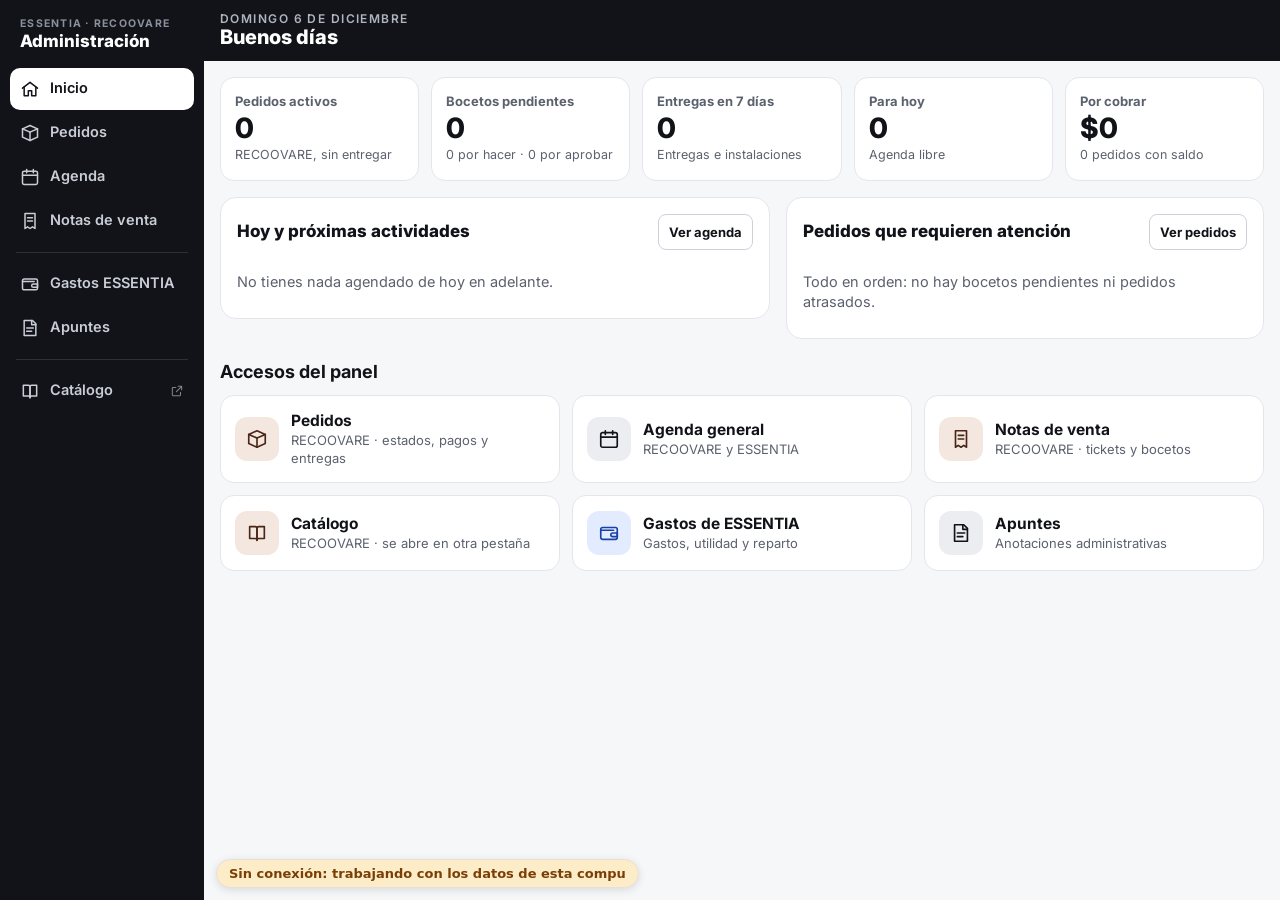
==== admin/index.html @ 72c7e509 "Panel de administración (/admin), menú común y Apuntes Co-Authored-By: Claude Opus 5.5 <noreply@anth" ====
<!doctype html>
<html lang="es">
<head>
<meta charset="utf-8">
<meta name="viewport" content="width=device-width, initial-scale=1">
<meta name="robots" content="noindex, nofollow">
<title>Administración – ESSENTIA y RECOOVARE</title>
<link rel="icon" href="../fotos/logo.png">
<link rel="preconnect" href="https://fonts.googleapis.com">
<link rel="preconnect" href="https://fonts.gstatic.com" crossorigin>
<link rel="stylesheet" href="https://fonts.googleapis.com/css2?family=Inter:wght@400;600;700;800&display=swap">
<link rel="stylesheet" href="../pedidos/panel.css?v=1">
<link rel="stylesheet" href="admin.css?v=1">
</head>
<body>

<header class="barra">
  <div class="barra-in">
    <h1><small id="saludo-fecha">—</small><span id="saludo">Hola</span></h1>
  </div>
</header>

<main class="contenedor">
  <p class="cargando" id="cargando">Cargando tus datos…</p>

  <section class="ad-kpis" id="kpis" aria-label="Resumen" hidden></section>
  <div class="ad-aviso" id="aviso" hidden></div>

  <div class="ad-dos" id="cuerpo" hidden>
    <section class="panel" aria-labelledby="hoy-tit">
      <div class="panel-cab">
        <h2 id="hoy-tit">Hoy y próximas actividades</h2>
        <a class="btn btn-claro btn-mini" href="../pedidos/agenda/">Ver agenda</a>
      </div>
      <ul class="ad-eventos" id="eventos"></ul>
      <div class="ad-pie" id="sin-agendar" hidden></div>
    </section>

    <section class="panel" aria-labelledby="bocetos-tit">
      <div class="panel-cab">
        <h2 id="bocetos-tit">Pedidos que requieren atención</h2>
        <a class="btn btn-claro btn-mini" href="../pedidos/">Ver pedidos</a>
      </div>
      <ul class="ad-lista" id="atencion"></ul>
    </section>
  </div>

  <section aria-labelledby="accesos-tit">
    <h2 class="ad-sec" id="accesos-tit">Accesos del panel</h2>
    <div class="ad-accesos">
      <a class="ad-acceso" href="../pedidos/">
        <span class="ad-ico r"><svg viewBox="0 0 24 24" aria-hidden="true"><path d="M3 7l9-4 9 4-9 4z"/><path d="M3 7v10l9 4 9-4V7"/><path d="M12 11v10"/></svg></span>
        <span><b>Pedidos</b><small>RECOOVARE · estados, pagos y entregas</small></span>
      </a>
      <a class="ad-acceso" href="../pedidos/agenda/">
        <span class="ad-ico x"><svg viewBox="0 0 24 24" aria-hidden="true"><rect x="3" y="5" width="18" height="16" rx="2"/><path d="M3 10h18M8 3v4M16 3v4"/></svg></span>
        <span><b>Agenda general</b><small>RECOOVARE y ESSENTIA</small></span>
      </a>
      <a class="ad-acceso" href="../notas/">
        <span class="ad-ico r"><svg viewBox="0 0 24 24" aria-hidden="true"><path d="M6 3h12v18l-3-2-3 2-3-2-3 2z"/><path d="M9 8h6M9 12h6"/></svg></span>
        <span><b>Notas de venta</b><small>RECOOVARE · tickets y bocetos</small></span>
      </a>
      <a class="ad-acceso" href="/?v=recoovare" target="_blank" rel="noopener">
        <span class="ad-ico r"><svg viewBox="0 0 24 24" aria-hidden="true"><path d="M4 5h6a2 2 0 0 1 2 2v13a2 2 0 0 0-2-2H4z"/><path d="M20 5h-6a2 2 0 0 0-2 2v13a2 2 0 0 1 2-2h6z"/></svg></span>
        <span><b>Catálogo</b><small>RECOOVARE · se abre en otra pestaña</small></span>
      </a>
      <a class="ad-acceso" href="../pedidos/gastos/">
        <span class="ad-ico e"><svg viewBox="0 0 24 24" aria-hidden="true"><rect x="3" y="6" width="18" height="13" rx="2"/><path d="M16 12h5v4h-5a2 2 0 0 1 0-4z"/><path d="M3 9h14"/></svg></span>
        <span><b>Gastos de ESSENTIA</b><small>Gastos, utilidad y reparto</small></span>
      </a>
      <a class="ad-acceso" href="apuntes/">
        <span class="ad-ico x"><svg viewBox="0 0 24 24" aria-hidden="true"><path d="M5 3h10l4 4v14H5z"/><path d="M14 3v5h5M8 12h8M8 16h6"/></svg></span>
        <span><b>Apuntes</b><small id="apuntes-sub">Anotaciones administrativas</small></span>
      </a>
    </div>
  </section>
</main>

<script src="menu.js?v=1"></script>
<script src="../pedidos/nube.js?v=4"></script>
<script>RecoovareNube.iniciar(['admin.js?v=1']);</script>
</body>
</html>
---- pedidos/panel.css ----
/* Estilos compartidos de Agenda y Gastos (privados) */
:root {
  --tinta: #111318; --texto: #23262D; --suave: #5B616E; --borde: #E4E6EB; --borde-fuerte: #CDD1D9; --fondo: #F6F7F9; --blanco: #fff;
  --essentia: #2563EB; --essentia-c: #E3ECFE; --essentia-t: #1741A6;
  --recoovare: #6B3A22; --recoovare-c: #F3E7DF; --recoovare-t: #4A2618;
  --ocupado: #6B7280; --ocupado-c: #ECEDF0;
  --ok: #157A40; --ok-c: #DDF2E4; --alerta: #B42318; --alerta-c: #FDE7E4; --aviso: #8A4B06; --aviso-c: #FDF0D5;
  --acento: var(--tinta);
}
* { box-sizing: border-box; }
[hidden] { display: none !important; }
body { margin: 0; font-family: 'Inter', system-ui, -apple-system, sans-serif; color: var(--texto); background: var(--fondo); font-size: 16px; line-height: 1.4; -webkit-text-size-adjust: 100%; }
h1, h2, h3 { margin: 0; color: var(--tinta); }
:focus-visible { outline: 3px solid var(--essentia); outline-offset: 2px; }
.sr { position: absolute; width: 1px; height: 1px; overflow: hidden; clip: rect(0 0 0 0); white-space: nowrap; }

/* barra superior */
.barra { background: var(--tinta); color: #fff; }
.barra-in { max-width: 1200px; margin: 0 auto; padding: 12px 16px; display: flex; flex-wrap: wrap; align-items: center; gap: 10px 16px; }
.barra h1 { color: #fff; font-size: 20px; font-weight: 800; flex: 1 1 auto; display: flex; flex-direction: column; line-height: 1.15; }
.barra h1 small { font-size: 12px; font-weight: 600; letter-spacing: .12em; text-transform: uppercase; color: #AEB4C0; }
.barra-links { display: flex; flex-wrap: wrap; gap: 8px; }
.barra-links a { color: #fff; text-decoration: none; font-size: 14px; font-weight: 700; padding: 9px 12px; border-radius: 10px; border: 1px solid rgba(255,255,255,.25); min-height: 40px; display: inline-flex; align-items: center; }
.barra-links a:hover { background: rgba(255,255,255,.1); }
.barra-links a[aria-current] { background: #fff; color: var(--tinta); }

.contenedor { max-width: 1200px; margin: 0 auto; padding: 16px; display: flex; flex-direction: column; gap: 16px; }

/* botones */
.btn { font: inherit; font-size: 15px; font-weight: 700; min-height: 44px; padding: 9px 16px; border-radius: 10px; cursor: pointer; border: 1.5px solid transparent; text-decoration: none; display: inline-flex; align-items: center; justify-content: center; gap: 6px; text-align: center; background: none; color: inherit; }
.btn-principal { background: var(--acento); color: #fff; }
.btn-principal:hover { filter: brightness(1.12); }
.btn-claro { background: #fff; color: var(--tinta); border-color: var(--borde-fuerte); }
.btn-claro:hover { border-color: var(--tinta); }
.btn-verde { background: #1FA855; color: #fff; }
.btn-rojo { background: #fff; color: var(--alerta); border-color: #F1B8B1; }
.btn-mini { min-height: 36px; font-size: 13px; padding: 6px 10px; border-radius: 8px; }
.btn[disabled] { opacity: .5; cursor: default; }

/* paneles */
.panel { background: #fff; border: 1px solid var(--borde); border-radius: 16px; padding: 16px; display: flex; flex-direction: column; gap: 12px; min-width: 0; }
.panel-cab { display: flex; flex-wrap: wrap; align-items: center; justify-content: space-between; gap: 8px; }
.panel h2 { font-size: 17px; font-weight: 800; }
.ayuda { margin: 0; font-size: 13px; color: var(--suave); }
.vacio { margin: 0; color: var(--suave); font-size: 14px; padding: 12px 0; }

/* formularios */
.campo { display: flex; flex-direction: column; gap: 5px; min-width: 0; }
.campo > label, .label { font-size: 13px; font-weight: 700; color: var(--texto); }
input, select, textarea { font: inherit; font-size: 16px; padding: 9px 12px; min-height: 44px; border: 1.5px solid var(--borde-fuerte); border-radius: 10px; background: #fff; color: var(--texto); width: 100%; }
textarea { min-height: 60px; resize: vertical; }
input:focus, select:focus, textarea:focus { border-color: var(--acento); outline: none; box-shadow: 0 0 0 3px rgba(17,19,24,.12); }
.fila { display: grid; grid-template-columns: repeat(auto-fit, minmax(140px, 1fr)); gap: 10px; }
.opciones { display: flex; flex-wrap: wrap; gap: 8px; }
.opciones label { position: relative; }
.opciones input { position: absolute; opacity: 0; width: 1px; height: 1px; min-height: 0; }
.opciones span { display: inline-flex; align-items: center; min-height: 40px; padding: 8px 12px; border-radius: 999px; border: 1.5px solid var(--borde-fuerte); font-size: 14px; font-weight: 600; cursor: pointer; background: #fff; }
.opciones input:checked + span { background: var(--acento); border-color: var(--acento); color: #fff; }
.opciones input:focus-visible + span { outline: 3px solid var(--essentia); outline-offset: 2px; }

/* etiquetas */
.tag { display: inline-flex; align-items: center; gap: 4px; padding: 2px 9px; border-radius: 999px; font-size: 12px; font-weight: 700; white-space: nowrap; }
.tag-e { background: var(--essentia-c); color: var(--essentia-t); }
.tag-r { background: var(--recoovare-c); color: var(--recoovare-t); }
.tag-o { background: var(--ocupado-c); color: #374151; }
.tag-ok { background: var(--ok-c); color: var(--ok); }
.tag-alerta { background: var(--alerta-c); color: var(--alerta); }
.tag-aviso { background: var(--aviso-c); color: var(--aviso); }

/* ventana modal */
.modal { position: fixed; inset: 0; background: rgba(17,19,24,.55); z-index: 40; display: flex; align-items: flex-start; justify-content: center; padding: 24px 12px; overflow-y: auto; }
.modal-caja { background: #fff; border-radius: 18px; width: 100%; max-width: 560px; padding: 18px; display: flex; flex-direction: column; gap: 14px; box-shadow: 0 20px 50px rgba(0,0,0,.25); }
.modal-cab { display: flex; align-items: center; justify-content: space-between; gap: 10px; }
.modal-cab h2 { font-size: 19px; }
.modal-acciones { display: flex; flex-wrap: wrap; gap: 8px; justify-content: space-between; border-top: 1px solid var(--borde); padding-top: 14px; }
.modal-acciones .der { display: flex; gap: 8px; margin-left: auto; }
@media (max-width: 560px) {
  .modal { padding: 0; display: block; background: #fff; }
  .modal-caja { border-radius: 0; min-height: 100%; max-width: none; box-shadow: none; padding-bottom: 72px; }
}

.aviso { border-radius: 12px; padding: 10px 12px; font-size: 14px; display: flex; flex-direction: column; gap: 4px; }
.aviso b { font-weight: 800; }
.aviso-alerta { background: var(--alerta-c); color: #7A1810; }
.aviso-aviso { background: var(--aviso-c); color: #6A3A05; }
.aviso-ok { background: var(--ok-c); color: var(--ok); }

.toast { position: fixed; right: 12px; bottom: 12px; z-index: 60; background: var(--tinta); color: #fff; padding: 10px 14px; border-radius: 12px; font-size: 14px; font-weight: 600; box-shadow: 0 6px 20px rgba(0,0,0,.25); max-width: calc(100vw - 24px); }
---- admin/admin.css ----
/* Panel de inicio y Apuntes (privado). Base: ../pedidos/panel.css */
.cargando { color: var(--suave); margin: 8px 0; }
.ad-kpis { display: grid; grid-template-columns: repeat(5, minmax(0, 1fr)); gap: 12px; }
.ad-kpi { background: #fff; border: 1px solid var(--borde); border-radius: 14px; padding: 14px; text-decoration: none; color: inherit; display: flex; flex-direction: column; gap: 2px; min-height: 104px; }
.ad-kpi:hover { border-color: var(--borde-fuerte); }
.ad-kpi span { font-size: 13px; font-weight: 700; color: var(--suave); }
.ad-kpi strong { font-size: 28px; font-weight: 800; color: var(--tinta); line-height: 1.15; }
.ad-kpi small { font-size: 12.5px; color: var(--suave); }
.ad-kpi.ambar strong { color: var(--aviso); }
.ad-kpi.rojo strong { color: var(--alerta); }
.ad-kpi.azul strong { color: var(--essentia-t); }
.ad-aviso { background: var(--alerta-c); color: var(--alerta); border-radius: 12px; padding: 10px 14px; font-size: 15px; }
.ad-aviso a { color: inherit; font-weight: 800; }

.ad-dos { display: grid; grid-template-columns: minmax(0, 1.15fr) minmax(0, 1fr); gap: 16px; align-items: start; }
.ad-eventos, .ad-lista { list-style: none; margin: 0; padding: 0; }
.ad-dia { font-size: 12px; font-weight: 800; letter-spacing: .08em; text-transform: uppercase; color: var(--suave); padding: 12px 0 4px; }
.ad-dia:first-child { padding-top: 0; }
.ad-ev a, .ad-lista a { display: flex; align-items: center; gap: 10px; padding: 9px 4px; border-bottom: 1px solid var(--borde); color: inherit; text-decoration: none; min-height: 46px; }
.ad-ev a:hover, .ad-lista a:hover { background: var(--fondo); }
.ad-ev.pasado a, .ad-ev.hecho a { opacity: .55; }
.ad-hora { font-weight: 800; min-width: 44px; font-variant-numeric: tabular-nums; }
.ad-tag { font-size: 11px; font-weight: 800; letter-spacing: .04em; padding: 3px 8px; border-radius: 999px; flex: none; }
.ad-tag.t-r { background: var(--recoovare-c); color: var(--recoovare-t); }
.ad-tag.t-e { background: var(--essentia-c); color: var(--essentia-t); }
.ad-tag.t-o { background: var(--ocupado-c); color: var(--ocupado); }
.ad-txt { flex: 1; min-width: 0; font-size: 14.5px; }
.ad-txt b { font-weight: 700; }
.ad-txt small { display: block; color: var(--suave); font-size: 12.5px; }
.ad-ok { font-size: 12px; font-weight: 800; color: var(--ok); }
.ad-vacio { color: var(--suave); padding: 10px 0; font-size: 14.5px; }
.ad-pie { display: flex; align-items: center; justify-content: space-between; gap: 10px; flex-wrap: wrap; margin-top: 12px; padding: 10px 12px; background: var(--aviso-c); color: var(--aviso); border-radius: 10px; font-size: 14px; font-weight: 700; }
.ad-mot { font-size: 11.5px; font-weight: 800; padding: 3px 8px; border-radius: 999px; flex: none; min-width: 112px; text-align: center; }
.ad-mot.ambar { background: var(--aviso-c); color: var(--aviso); }
.ad-mot.azul { background: var(--essentia-c); color: var(--essentia-t); }
.ad-mot.rojo { background: var(--alerta-c); color: var(--alerta); }
.ad-mot.verde { background: var(--ok-c); color: var(--ok); }

.ad-sec { font-size: 18px; margin: 4px 0 10px; }
.ad-accesos { display: grid; grid-template-columns: repeat(3, minmax(0, 1fr)); gap: 12px; }
.ad-acceso { display: flex; align-items: center; gap: 12px; background: #fff; border: 1px solid var(--borde); border-radius: 14px; padding: 14px; text-decoration: none; color: inherit; min-height: 76px; }
.ad-acceso:hover { border-color: var(--tinta); }
.ad-acceso b { display: block; font-size: 15.5px; color: var(--tinta); }
.ad-acceso small { display: block; font-size: 13px; color: var(--suave); }
.ad-ico { width: 44px; height: 44px; border-radius: 12px; display: flex; align-items: center; justify-content: center; flex: none; }
.ad-ico svg { width: 22px; height: 22px; fill: none; stroke: currentColor; stroke-width: 1.8; stroke-linecap: round; stroke-linejoin: round; }
.ad-ico.r { background: var(--recoovare-c); color: var(--recoovare-t); }
.ad-ico.e { background: var(--essentia-c); color: var(--essentia-t); }
.ad-ico.x { background: #ECEDF0; color: var(--tinta); }

@media (max-width: 1250px) { .ad-kpis { grid-template-columns: repeat(3, minmax(0, 1fr)); } }
@media (max-width: 900px) {
  .ad-dos { grid-template-columns: 1fr; }
  .ad-accesos { grid-template-columns: repeat(2, minmax(0, 1fr)); }
}
@media (max-width: 640px) {
  .ad-kpis { grid-template-columns: repeat(2, minmax(0, 1fr)); gap: 8px; }
  .ad-kpi { min-height: 92px; padding: 12px; }
  .ad-kpi strong { font-size: 24px; }
  .ad-kpi:last-child { grid-column: 1 / -1; }
  .ad-acceso { flex-direction: column; align-items: flex-start; gap: 8px; padding: 12px; }
  .ad-acceso small { font-size: 12px; }
  .ad-mot { min-width: 0; }
}

/* ---------- Apuntes ---------- */
.ap-herr { display: flex; gap: 10px; flex-wrap: wrap; align-items: center; }
.ap-herr input[type="search"] { flex: 1 1 240px; font: inherit; font-size: 16px; min-height: 44px; border: 1.5px solid var(--borde-fuerte); border-radius: 10px; padding: 8px 12px; background: #fff; }
.ap-filtros { display: flex; gap: 6px; }
.ap-filtros button { font: inherit; font-size: 14px; font-weight: 700; min-height: 40px; padding: 6px 12px; border-radius: 999px; border: 1.5px solid var(--borde-fuerte); background: #fff; cursor: pointer; }
.ap-filtros button[aria-pressed="true"] { background: var(--tinta); color: #fff; border-color: var(--tinta); }
.ap-lista { display: grid; grid-template-columns: repeat(2, minmax(0, 1fr)); gap: 12px; }
.ap-nota { background: #fff; border: 1px solid var(--borde); border-radius: 14px; padding: 14px; display: flex; flex-direction: column; gap: 8px; cursor: pointer; text-align: left; font: inherit; color: inherit; width: 100%; }
.ap-nota:hover { border-color: var(--borde-fuerte); }
.ap-nota.imp { border-color: #E9B949; box-shadow: inset 4px 0 0 #E9B949; }
.ap-nota h3 { font-size: 16px; display: flex; gap: 8px; align-items: flex-start; }
.ap-nota h3 .estrella { color: #C78A00; flex: none; }
.ap-nota p { margin: 0; color: var(--texto); font-size: 14.5px; white-space: pre-wrap; overflow-wrap: anywhere; display: -webkit-box; -webkit-line-clamp: 5; -webkit-box-orient: vertical; overflow: hidden; }
.ap-nota small { color: var(--suave); font-size: 12.5px; }
.ap-vacio { color: var(--suave); background: #fff; border: 1px dashed var(--borde-fuerte); border-radius: 14px; padding: 24px; text-align: center; }
.ap-modal textarea { min-height: 220px; }
.ap-check { display: flex; align-items: center; gap: 10px; font-weight: 700; cursor: pointer; min-height: 44px; }
.ap-check input { width: 20px; height: 20px; accent-color: #C78A00; }
@media (max-width: 760px) { .ap-lista { grid-template-columns: 1fr; } }
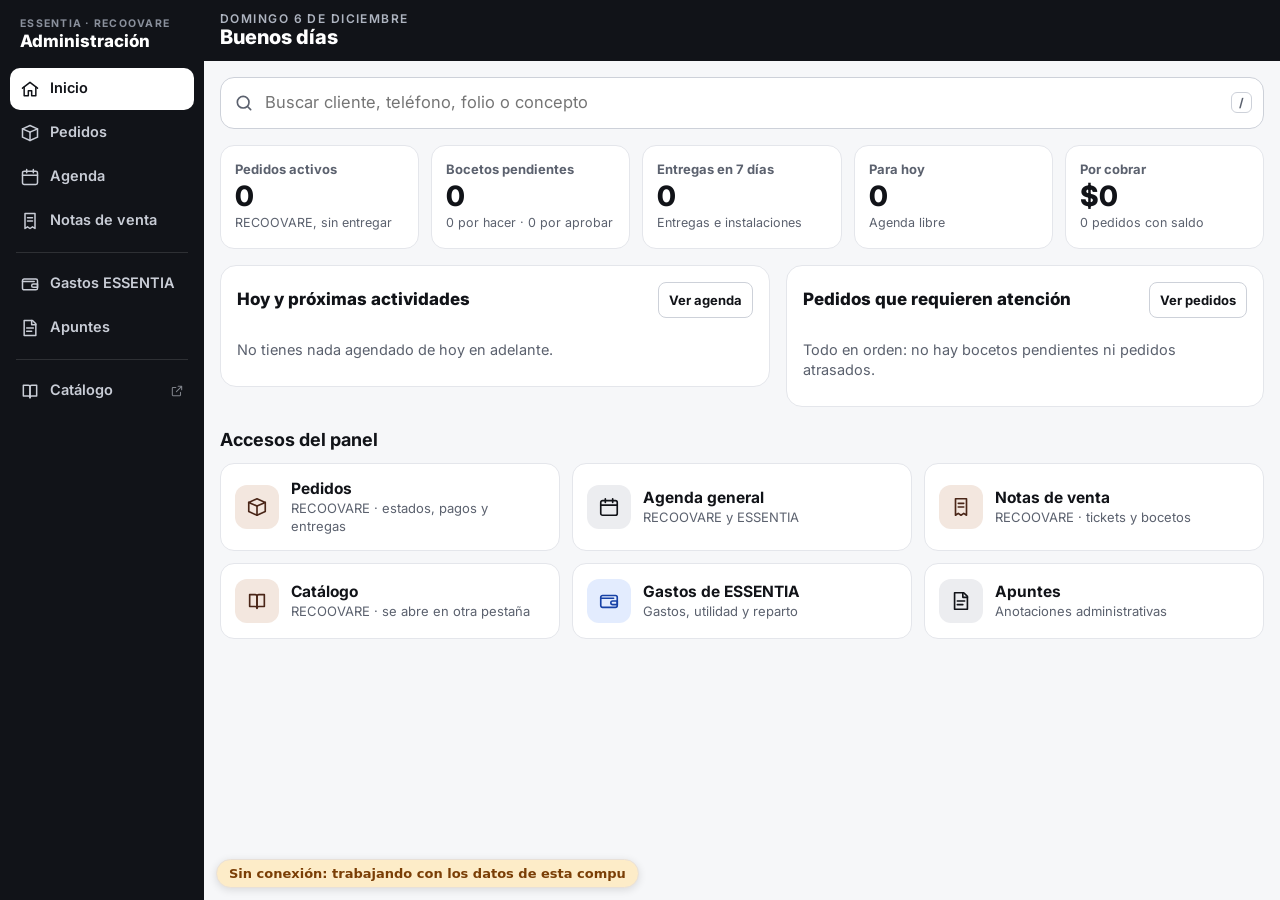
==== commit 7dcd8cff: "Panel: buscador general (pedidos, notas, agenda, apuntes y gastos) Co-Authored-By: Claude Opus 5.5 <" ====
--- a/admin/index.html
+++ b/admin/index.html
@@ -10,7 +10,7 @@
 <link rel="preconnect" href="https://fonts.gstatic.com" crossorigin>
 <link rel="stylesheet" href="https://fonts.googleapis.com/css2?family=Inter:wght@400;600;700;800&display=swap">
 <link rel="stylesheet" href="../pedidos/panel.css?v=1">
-<link rel="stylesheet" href="admin.css?v=1">
+<link rel="stylesheet" href="admin.css?v=3">
 </head>
 <body>
 
@@ -21,6 +21,14 @@
 </header>
 
 <main class="contenedor">
+  <div class="ad-buscar" role="search">
+    <label class="sr" for="buscar">Buscar en todo el panel</label>
+    <svg viewBox="0 0 24 24" aria-hidden="true"><circle cx="11" cy="11" r="7"/><path d="M20 20l-3.5-3.5"/></svg>
+    <input type="search" id="buscar" placeholder="Buscar cliente, teléfono, folio o concepto" autocomplete="off" enterkeyhint="search">
+    <kbd class="ad-atajo" aria-hidden="true">/</kbd>
+  </div>
+  <section class="ad-res" id="resultados" aria-live="polite" hidden></section>
+
   <p class="cargando" id="cargando">Cargando tus datos…</p>
 
   <section class="ad-kpis" id="kpis" aria-label="Resumen" hidden></section>
@@ -76,8 +84,8 @@
   </section>
 </main>
 
-<script src="menu.js?v=1"></script>
+<script src="menu.js?v=2"></script>
 <script src="../pedidos/nube.js?v=4"></script>
-<script>RecoovareNube.iniciar(['admin.js?v=1']);</script>
+<script>RecoovareNube.iniciar(['admin.js?v=3']);</script>
 </body>
 </html>
--- a/admin/admin.css
+++ b/admin/admin.css
@@ -28,6 +28,8 @@
 .ad-txt b { font-weight: 700; }
 .ad-txt small { display: block; color: var(--suave); font-size: 12.5px; }
 .ad-ok { font-size: 12px; font-weight: 800; color: var(--ok); }
+.ad-atr { font-size: 11.5px; font-weight: 800; color: var(--alerta); background: var(--alerta-c); padding: 2px 8px; border-radius: 999px; flex: none; }
+.ad-hora small { font-size: 11.5px; color: var(--suave); font-weight: 700; }
 .ad-vacio { color: var(--suave); padding: 10px 0; font-size: 14.5px; }
 .ad-pie { display: flex; align-items: center; justify-content: space-between; gap: 10px; flex-wrap: wrap; margin-top: 12px; padding: 10px 12px; background: var(--aviso-c); color: var(--aviso); border-radius: 10px; font-size: 14px; font-weight: 700; }
 .ad-mot { font-size: 11.5px; font-weight: 800; padding: 3px 8px; border-radius: 999px; flex: none; min-width: 112px; text-align: center; }
@@ -63,6 +65,24 @@
   .ad-mot { min-width: 0; }
 }
 
+/* ---------- buscador general ---------- */
+.ad-buscar { position: relative; display: flex; align-items: center; }
+.ad-buscar svg { position: absolute; left: 14px; width: 20px; height: 20px; fill: none; stroke: var(--suave); stroke-width: 2; stroke-linecap: round; pointer-events: none; }
+.ad-buscar input { padding-left: 44px; padding-right: 44px; min-height: 52px; font-size: 16.5px; border-radius: 14px; background: #fff; }
+.ad-atajo { position: absolute; right: 12px; font: 700 12px Inter, system-ui, sans-serif; color: var(--suave); border: 1px solid var(--borde-fuerte); border-radius: 6px; padding: 2px 7px; pointer-events: none; }
+.ad-buscar input:focus + .ad-atajo, .ad-buscar input:not(:placeholder-shown) + .ad-atajo { display: none; }
+.ad-res { background: #fff; border: 1px solid var(--borde); border-radius: 16px; padding: 14px 16px; display: flex; flex-direction: column; gap: 10px; }
+.ad-res-cab { margin: 0; font-size: 13px; font-weight: 700; color: var(--suave); }
+.ad-res-grid { display: grid; grid-template-columns: repeat(auto-fit, minmax(300px, 1fr)); gap: 14px 20px; align-items: start; }
+.ad-res-g h3 { font-size: 13px; letter-spacing: .06em; text-transform: uppercase; color: var(--suave); margin: 0 0 4px; display: flex; gap: 6px; align-items: center; }
+.ad-res-g h3 span { background: #ECEDF0; color: var(--tinta); border-radius: 999px; padding: 0 7px; font-size: 11.5px; letter-spacing: 0; }
+.ad-res-g ul { list-style: none; margin: 0 0 6px; padding: 0; }
+.ad-res-g a { display: block; padding: 8px 6px; border-bottom: 1px solid var(--borde); color: inherit; text-decoration: none; font-size: 14.5px; border-radius: 6px; }
+.ad-res-g a:hover, .ad-res-g a:focus-visible { background: var(--fondo); }
+.ad-res-g small { display: block; color: var(--suave); font-size: 12.5px; overflow: hidden; text-overflow: ellipsis; white-space: nowrap; }
+.ad-res-tag { font-size: 11px; font-weight: 800; color: var(--suave); background: #ECEDF0; padding: 1px 7px; border-radius: 999px; }
+@media (max-width: 640px) { .ad-atajo { display: none; } .ad-res { padding: 12px; } .ad-res-grid { grid-template-columns: 1fr; } }
+
 /* ---------- Apuntes ---------- */
 .ap-herr { display: flex; gap: 10px; flex-wrap: wrap; align-items: center; }
 .ap-herr input[type="search"] { flex: 1 1 240px; font: inherit; font-size: 16px; min-height: 44px; border: 1.5px solid var(--borde-fuerte); border-radius: 10px; padding: 8px 12px; background: #fff; }
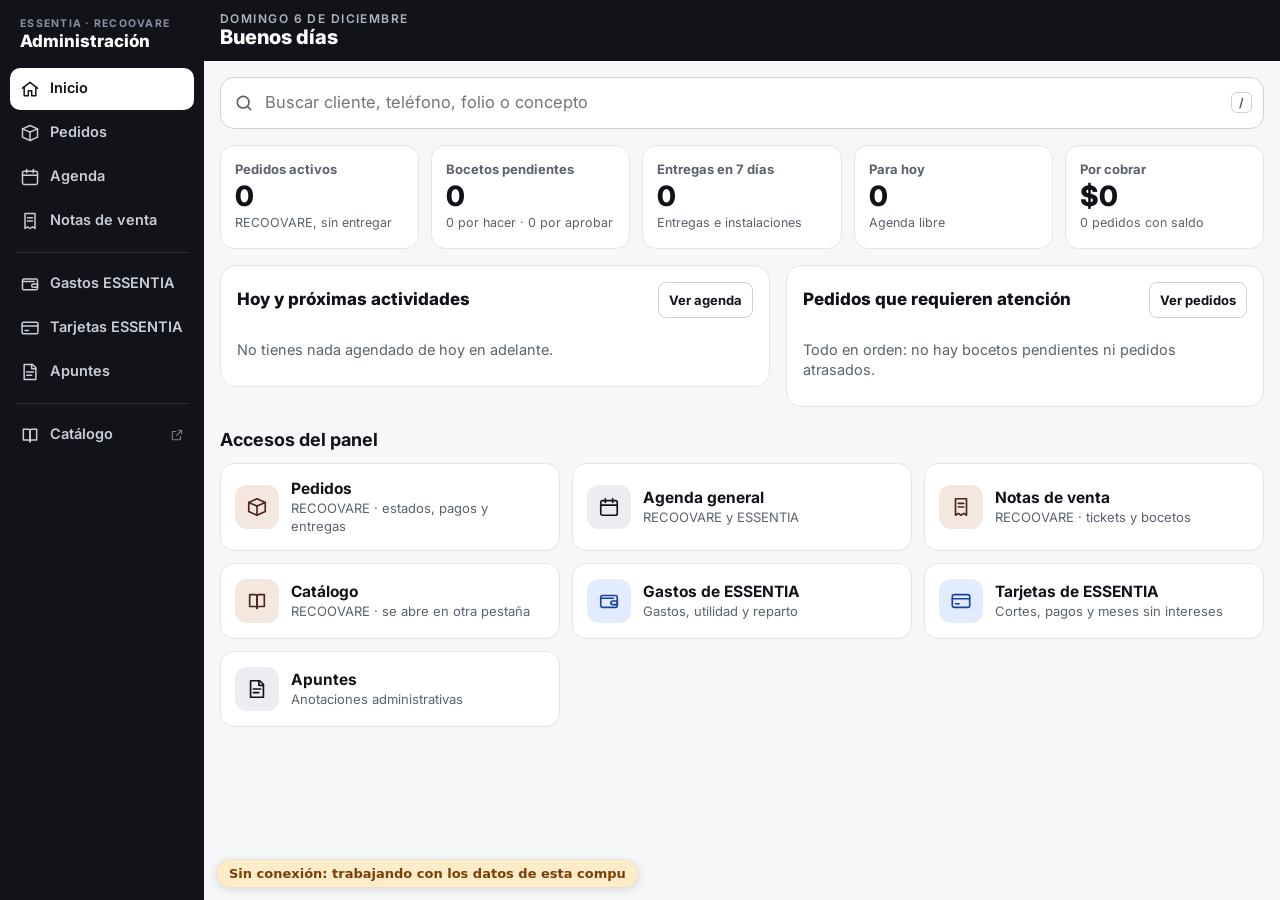
==== commit 5938955d: "Tarjetas de ESSENTIA: cortes, pagos, MSI, estado de cuenta, agenda y aviso en el panel Co-Authored-B" ====
--- a/admin/index.html
+++ b/admin/index.html
@@ -10,7 +10,14 @@
 <link rel="preconnect" href="https://fonts.gstatic.com" crossorigin>
 <link rel="stylesheet" href="https://fonts.googleapis.com/css2?family=Inter:wght@400;600;700;800&display=swap">
 <link rel="stylesheet" href="../pedidos/panel.css?v=1">
-<link rel="stylesheet" href="admin.css?v=3">
+<link rel="stylesheet" href="admin.css?v=5">
+<link rel="manifest" href="/app.webmanifest">
+<meta name="theme-color" content="#111318">
+<link rel="apple-touch-icon" href="/fotos/app-apple-180.png">
+<meta name="apple-mobile-web-app-capable" content="yes">
+<meta name="mobile-web-app-capable" content="yes">
+<meta name="apple-mobile-web-app-title" content="Recoovare">
+<meta name="apple-mobile-web-app-status-bar-style" content="black">
 </head>
 <body>
 
@@ -33,6 +40,7 @@
 
   <section class="ad-kpis" id="kpis" aria-label="Resumen" hidden></section>
   <div class="ad-aviso" id="aviso" hidden></div>
+  <div class="ad-aviso ad-aviso-tj" id="aviso-tj" hidden></div>
 
   <div class="ad-dos" id="cuerpo" hidden>
     <section class="panel" aria-labelledby="hoy-tit">
@@ -52,6 +60,29 @@
       <ul class="ad-lista" id="atencion"></ul>
     </section>
   </div>
+
+  <section class="panel ad-ventas" id="ventas" aria-labelledby="ventas-tit" hidden>
+    <div class="panel-cab">
+      <h2 id="ventas-tit">Ventas de RECOOVARE</h2>
+      <div class="ad-mes">
+        <button type="button" class="btn btn-claro btn-mini" id="v-ant" aria-label="Mes anterior">‹</button>
+        <span id="v-mes">—</span>
+        <button type="button" class="btn btn-claro btn-mini" id="v-sig" aria-label="Mes siguiente">›</button>
+      </div>
+    </div>
+    <div class="ad-vk" id="v-kpis"></div>
+    <div class="ad-v-dos">
+      <div>
+        <h3 class="ad-sub">Últimos 6 meses</h3>
+        <div class="ad-meses" id="v-meses"></div>
+      </div>
+      <div>
+        <h3 class="ad-sub">Por quién llegó la venta</h3>
+        <ul class="ad-vend" id="v-vend"></ul>
+      </div>
+    </div>
+    <p class="ayuda">Mismas cuentas que «Reparto y comisiones» en Pedidos. Las ventas cuentan por la fecha del pedido y lo cobrado por la fecha de cada pago. No incluye pedidos cancelados. <a href="../pedidos/?vista=reparto">Ver reparto completo</a></p>
+  </section>
 
   <section aria-labelledby="accesos-tit">
     <h2 class="ad-sec" id="accesos-tit">Accesos del panel</h2>
@@ -76,6 +107,10 @@
         <span class="ad-ico e"><svg viewBox="0 0 24 24" aria-hidden="true"><rect x="3" y="6" width="18" height="13" rx="2"/><path d="M16 12h5v4h-5a2 2 0 0 1 0-4z"/><path d="M3 9h14"/></svg></span>
         <span><b>Gastos de ESSENTIA</b><small>Gastos, utilidad y reparto</small></span>
       </a>
+      <a class="ad-acceso" href="../pedidos/tarjetas/">
+        <span class="ad-ico e"><svg viewBox="0 0 24 24" aria-hidden="true"><rect x="2.5" y="5" width="19" height="14" rx="2"/><path d="M2.5 9.5h19M6 15h4"/></svg></span>
+        <span><b>Tarjetas de ESSENTIA</b><small>Cortes, pagos y meses sin intereses</small></span>
+      </a>
       <a class="ad-acceso" href="apuntes/">
         <span class="ad-ico x"><svg viewBox="0 0 24 24" aria-hidden="true"><path d="M5 3h10l4 4v14H5z"/><path d="M14 3v5h5M8 12h8M8 16h6"/></svg></span>
         <span><b>Apuntes</b><small id="apuntes-sub">Anotaciones administrativas</small></span>
@@ -84,8 +119,9 @@
   </section>
 </main>
 
-<script src="menu.js?v=2"></script>
-<script src="../pedidos/nube.js?v=4"></script>
-<script>RecoovareNube.iniciar(['admin.js?v=3']);</script>
+<script src="../datos.js?v=202611141105"></script>
+<script src="menu.js?v=4"></script>
+<script src="../pedidos/nube.js?v=5"></script>
+<script>RecoovareNube.iniciar(['admin.js?v=5']);</script>
 </body>
 </html>
--- a/admin/admin.css
+++ b/admin/admin.css
@@ -11,6 +11,8 @@
 .ad-kpi.azul strong { color: var(--essentia-t); }
 .ad-aviso { background: var(--alerta-c); color: var(--alerta); border-radius: 12px; padding: 10px 14px; font-size: 15px; }
 .ad-aviso a { color: inherit; font-weight: 800; }
+.ad-aviso-tj { background: var(--aviso-c); color: var(--aviso); }
+.ad-aviso-tj.urgente { background: var(--alerta-c); color: var(--alerta); }
 
 .ad-dos { display: grid; grid-template-columns: minmax(0, 1.15fr) minmax(0, 1fr); gap: 16px; align-items: start; }
 .ad-eventos, .ad-lista { list-style: none; margin: 0; padding: 0; }
@@ -65,6 +67,40 @@
   .ad-mot { min-width: 0; }
 }
 
+/* ---------- ventas de RECOOVARE ---------- */
+.ad-mes { display: flex; align-items: center; gap: 8px; font-weight: 800; text-transform: capitalize; }
+.ad-mes span { min-width: 9.5ch; text-align: center; }
+.ad-vk { display: grid; grid-template-columns: repeat(6, minmax(0, 1fr)); gap: 10px; }
+.ad-v { background: var(--fondo); border-radius: 12px; padding: 12px; display: flex; flex-direction: column; gap: 2px; min-width: 0; }
+.ad-v span { font-size: 12.5px; font-weight: 700; color: var(--suave); }
+.ad-v span em { font-style: normal; font-size: 10.5px; font-weight: 800; letter-spacing: .04em; text-transform: uppercase; background: #fff; border-radius: 999px; padding: 1px 6px; margin-left: 2px; }
+.ad-v strong { font-size: 21px; font-weight: 800; color: var(--tinta); font-variant-numeric: tabular-nums; }
+.ad-v small { font-size: 12px; color: var(--suave); }
+.ad-v.sube small { color: var(--ok); font-weight: 700; }
+.ad-v.baja small { color: var(--alerta); font-weight: 700; }
+.ad-v.rojo strong { color: var(--alerta); } .ad-v.verde strong { color: var(--ok); } .ad-v.ambar strong { color: var(--aviso); }
+.ad-v-dos { display: grid; grid-template-columns: minmax(0, 1.3fr) minmax(0, 1fr); gap: 20px; }
+.ad-sub { font-size: 13px; letter-spacing: .06em; text-transform: uppercase; color: var(--suave); margin: 0 0 8px; }
+.ad-meses { display: grid; grid-template-columns: repeat(6, minmax(0, 1fr)); gap: 6px; align-items: end; }
+.ad-mb { font: inherit; background: none; border: 1px solid transparent; border-radius: 10px; padding: 6px 2px; cursor: pointer; display: flex; flex-direction: column; align-items: center; gap: 4px; color: inherit; }
+.ad-mb:hover { background: var(--fondo); }
+.ad-mb.sel { border-color: var(--recoovare); background: var(--recoovare-c); }
+.ad-mb-val { font-size: 11px; font-weight: 700; color: var(--suave); white-space: nowrap; }
+.ad-mb-col { height: 110px; width: 100%; display: flex; align-items: flex-end; justify-content: center; gap: 3px; }
+.ad-mb-col i { width: 34%; max-width: 18px; border-radius: 4px 4px 0 0; display: block; }
+.ad-mb-col i.v, .ad-ley i.v { background: var(--recoovare); }
+.ad-mb-col i.p, .ad-ley i.p { background: #C9A27E; }
+.ad-mb-mes { font-size: 12.5px; font-weight: 700; text-transform: capitalize; }
+.ad-ley { grid-column: 1 / -1; margin: 4px 0 0; font-size: 12px; color: var(--suave); display: flex; gap: 12px; align-items: center; }
+.ad-ley i { display: inline-block; width: 10px; height: 10px; border-radius: 3px; margin-right: 4px; vertical-align: -1px; }
+.ad-vend { list-style: none; margin: 0; padding: 0; }
+.ad-vend li { display: flex; justify-content: space-between; align-items: center; gap: 10px; padding: 9px 2px; border-bottom: 1px solid var(--borde); font-size: 14.5px; }
+.ad-vend li small { display: block; color: var(--suave); font-size: 12.5px; }
+.ad-ventas .ayuda a { color: var(--recoovare-t); font-weight: 700; }
+@media (max-width: 1250px) { .ad-vk { grid-template-columns: repeat(3, minmax(0, 1fr)); } }
+@media (max-width: 900px) { .ad-v-dos { grid-template-columns: 1fr; } }
+@media (max-width: 640px) { .ad-vk { grid-template-columns: repeat(2, minmax(0, 1fr)); gap: 8px; } .ad-v strong { font-size: 18px; } .ad-mb-val { font-size: 9.5px; } .ad-mb-col { height: 90px; } }
+
 /* ---------- buscador general ---------- */
 .ad-buscar { position: relative; display: flex; align-items: center; }
 .ad-buscar svg { position: absolute; left: 14px; width: 20px; height: 20px; fill: none; stroke: var(--suave); stroke-width: 2; stroke-linecap: round; pointer-events: none; }
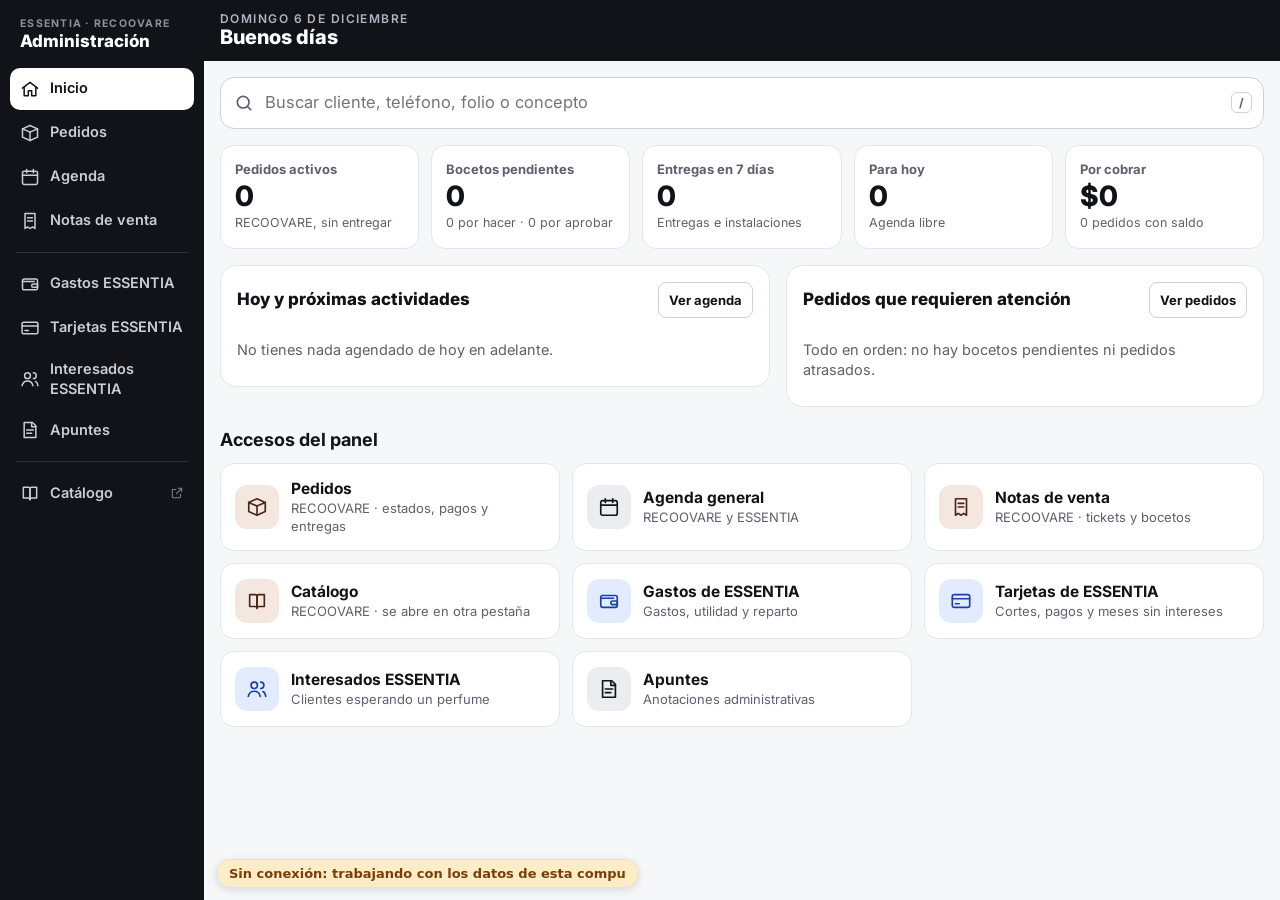
==== commit 999fb263: "Interesados ESSENTIA: lista de clientes que esperan un perfume, aviso por WhatsApp y lo más pedido C" ====
--- a/admin/index.html
+++ b/admin/index.html
@@ -111,6 +111,10 @@
         <span class="ad-ico e"><svg viewBox="0 0 24 24" aria-hidden="true"><rect x="2.5" y="5" width="19" height="14" rx="2"/><path d="M2.5 9.5h19M6 15h4"/></svg></span>
         <span><b>Tarjetas de ESSENTIA</b><small>Cortes, pagos y meses sin intereses</small></span>
       </a>
+      <a class="ad-acceso" href="../pedidos/interesados/">
+        <span class="ad-ico e"><svg viewBox="0 0 24 24" aria-hidden="true"><circle cx="9" cy="8" r="3.5"/><path d="M2.5 20c.8-3.6 3.4-5.5 6.5-5.5s5.7 1.9 6.5 5.5"/><path d="M16 4.5a3.5 3.5 0 0 1 0 7M18.5 14.8c1.7.8 2.7 2.5 3 5.2"/></svg></span>
+        <span><b>Interesados ESSENTIA</b><small id="interesados-sub">Clientes esperando un perfume</small></span>
+      </a>
       <a class="ad-acceso" href="apuntes/">
         <span class="ad-ico x"><svg viewBox="0 0 24 24" aria-hidden="true"><path d="M5 3h10l4 4v14H5z"/><path d="M14 3v5h5M8 12h8M8 16h6"/></svg></span>
         <span><b>Apuntes</b><small id="apuntes-sub">Anotaciones administrativas</small></span>
@@ -120,8 +124,8 @@
 </main>
 
 <script src="../datos.js?v=202611141105"></script>
-<script src="menu.js?v=4"></script>
-<script src="../pedidos/nube.js?v=5"></script>
-<script>RecoovareNube.iniciar(['admin.js?v=5']);</script>
+<script src="menu.js?v=5"></script>
+<script src="../pedidos/nube.js?v=6"></script>
+<script>RecoovareNube.iniciar(['admin.js?v=6']);</script>
 </body>
 </html>
